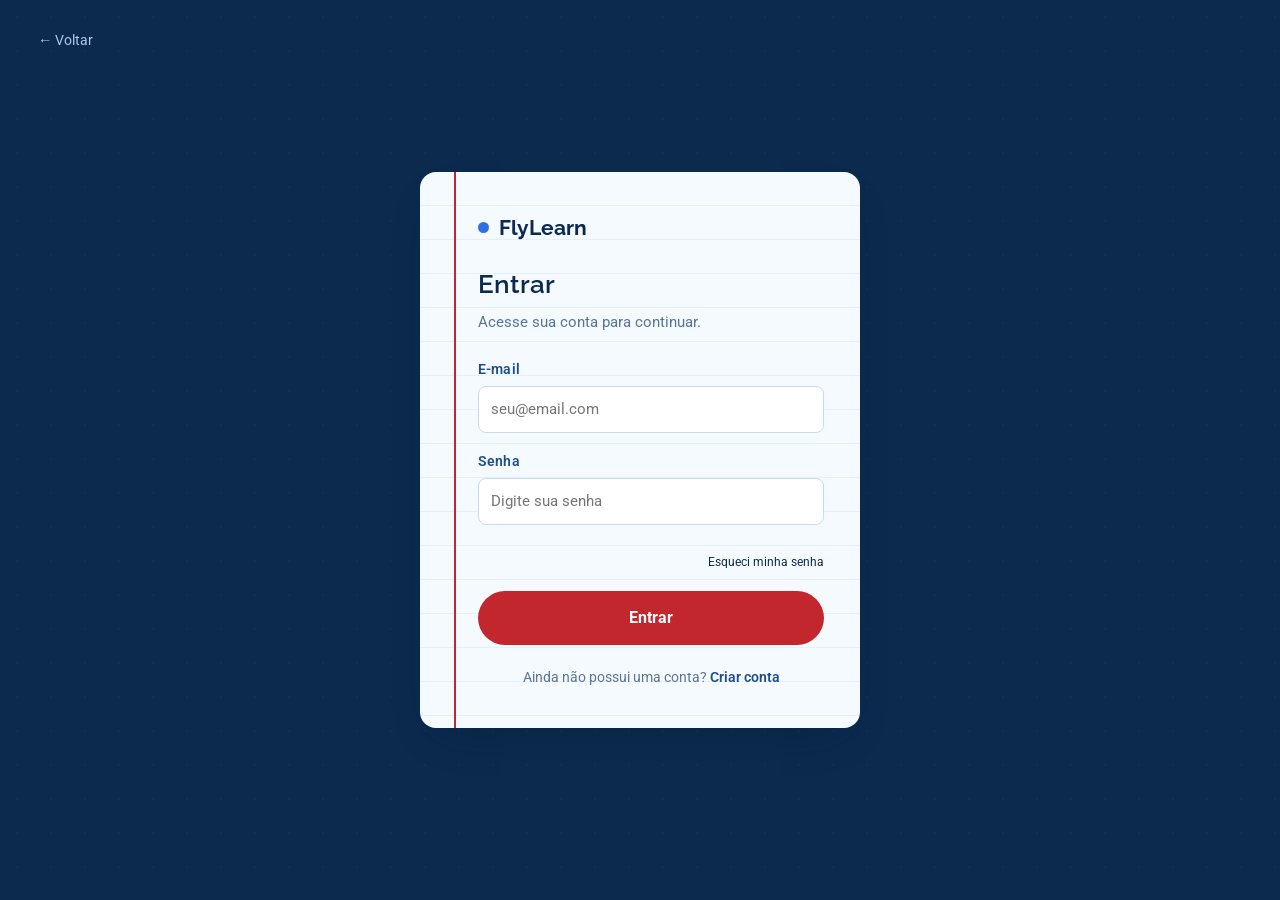
==== biblioteca.html @ 35c072bf "Remove duplicate script tags in biblioteca.html Removed duplicate script tags for app.js and auth.js" ====
<!DOCTYPE html>
<html lang="pt-BR">
<head>
  <meta charset="UTF-8">
  <meta name="viewport" content="width=device-width, initial-scale=1.0">
  <title>Minhas provas — FlyLearn</title>
  <link rel="preconnect" href="https://fonts.googleapis.com">
  <link rel="stylesheet" href="styles.css">
  <script src="app.js"></script>
  <script src="auth.js"></script>
</head>
<body>
  <div class="app-shell">
    <aside class="sidebar">
      <a class="nav-brand" href="dashboard.html"><span class="dot"></span>FlyLearn</a>
      <nav aria-label="Principal">
        <a href="dashboard.html"><span class="ic">🏠</span>Painel</a>
        <a href="turmas.html"><span class="ic">👥</span>Turmas e alunos</a>
        <a href="materias.html"><span class="ic">🗂️</span>Matérias</a>
        <a href="questoes.html"><span class="ic">❓</span>Banco de questões</a>
        <a href="gerador.html"><span class="ic">✏️</span>Montar prova</a>
        <a href="biblioteca.html" class="active" aria-current="page"><span class="ic">📚</span>Minhas provas</a>
        <a href="correcao.html"><span class="ic">🧾</span>Aplicações e correção</a>
        <a href="perfil.html"><span class="ic">⚙️</span>Perfil</a>
      </nav>
      <div class="sidebar-foot">
        <a href="index.html"><span class="ic">↩</span>Sair</a>
      </div>
    </aside>

    <main class="main">
      <div class="topbar">
        <div>
          <h1>Minhas provas</h1>
          <div class="topbar-sub">Veja, imprima e aplique suas provas.</div>
        </div>
        <div class="avatar" title="Professora">P</div>
      </div>
      <div class="content" id="c"></div>
    </main>
  </div>

  <script>
    /* prova (+ versao_prova): nome, descricao, materia, nº de questões, versões (código), criada em.
       Agora conversando direto com o backend (Django). API_BASE/PROF/api() vêm do app.js. */
    let provasCache = [], materiasCache = [];
    const materiaNome = i => materiasCache.find(m => m.id == i)?.nome || '';

    async function draw() {
      const c = $('#c');
      try {
        [provasCache, materiasCache] = await Promise.all([
          api('/provas/?professor_id=' + PROF.id, {}),
          api('/materias/?professor_id=' + PROF.id, {}),
        ]);
      } catch (e) {
        c.innerHTML = `<div class="panel"><p class="sub">Erro ao carregar: ${esc(e.message)}</p></div>`;
        return;
      }

      if (!provasCache.length) {
        c.innerHTML = `
          <div class="panel empty">
            <div class="big">📚</div>
            <h2>Nenhuma prova ainda</h2>
            <p>Monte sua primeira prova no Banco de questões + Montar prova.</p>
            <div class="row">
              <a class="btn-generate" href="gerador.html" style="text-decoration:none">✏️ Montar uma prova</a>
            </div>
          </div>
        `;
        return;
      }

      c.innerHTML = `
        <div class="panel">
          <div class="panel-head">
            <h2>Minhas provas</h2>
            <a class="btn-generate" href="gerador.html" style="text-decoration:none">+ Nova prova</a>
          </div>
          <div class="recent-list">
            ${provasCache.map(p => {
              const vs = p.versoes || [];
              return `
                <div class="recent-item" style="flex-wrap:wrap">
                  <div class="ri-main">
                    <div class="ri-ic">📄</div>
                    <div>
                      <h4>${esc(p.nome)}</h4>
                      <div class="meta">${esc(materiaNome(p.materia_id))} ·${p.n_questoes} questões · criada em ${fmt(p.created_at)}</div>
                      <div class="chips" style="margin-top:8px">
                        ${vs.map(v => `<button class="btn-small" onclick="ver(${v.id})" title="Ver a prova">${esc(v.codigo)}</button>`).join('')}
                      </div>
                      ${vs.length ? `
                        <div class="chips" style="margin-top:8px">
                          <button class="btn-generate" style="padding:9px 16px;font-size:.86rem" onclick="imprimirVersoesProvaApi([${vs.map(v => v.id)}],'${esc(p.nome)}')">🖨 Imprimir provas (PDF)</button>
                          <button class="btn-small" onclick="imprimirGabaritosProvaApi([${vs.map(v => v.id)}],'${esc(p.nome)}')">🖨 Imprimir gabaritos (PDF)</button>
                        </div>
                      ` : ''}
                    </div>
                  </div>
                  <div class="chips">
                    <button class="btn-small" onclick="aplicar(${p.id})">Aplicar</button>
                    <a class="btn-small" href="gerador.html?prova=${p.id}">+ Versão</a>
                    <button class="btn-icon-del" onclick="del(${p.id})">Excluir</button>
                  </div>
                </div>
              `;
            }).join('')}
          </div>
          <p class="form-hint" style="margin-top:14px">
            Os botões de impressão abrem a janela do navegador: em "Destino", escolha <b>Salvar como PDF</b> (ou sua impressora). Clique no código de uma versão para ver uma só.
          </p>
        </div>
      `;
    }

    async function del(pid) {
      if (!confirm('Excluir esta prova e suas versões?')) return;
      try {
        await api('/provas/' + pid + '/', { method: 'DELETE' });
        draw();
      } catch (e) {
        alert(e.message);
      }
    }

    async function ver(i) {
      let v;
      try {
        v = await api('/versoes/' + i + '/completa/', {});
      } catch (e) {
        return alert(e.message);
      }
      modal(`
        <div class="worksheet">
          <div class="ws-header">
            <div class="ws-title">${esc(v.prova_nome)}</div>
            <div class="ws-meta">
              <span>Versão <b>${esc(v.codigo)}</b></span>
              <span>Nome: ____________ RA: ______</span>
            </div>
          </div>
          ${v.itens.map(it => `
            <div class="question">
              <div class="q-head"><span class="q-num">${it.ordem}.</span></div>
              <div class="q-text">${esc(it.enunciado)}</div>
              <ul class="options">
                ${it.alternativas.map((t, k) => `<li><span class="letter">${L[k]}</span>${esc(t)}</li>`).join('')}
              </ul>
            </div>
          `).join('')}
        </div>
        <div class="panel" style="margin-top:16px">
          <b>Gabarito:</b> ${v.itens.map(it => it.ordem + (it.correta_letra || '—')).join(' · ')}
          <div class="form-actions" style="justify-content:flex-start">
            <button class="btn-generate" onclick="imprimirVersoesProvaApi([${v.id}],'${esc(v.prova_nome)}')">🖨 Prova (PDF)</button>
            <button class="btn-small" onclick="imprimirGabaritosProvaApi([${v.id}],'${esc(v.prova_nome)}')">🖨 Gabarito (PDF)</button>
          </div>
        </div>
      `);
    }

    async function aplicar(pid) {
      let turmas;
      try {
        turmas = await api('/turmas/?professor_id=' + PROF.id, {});
      } catch (e) {
        return alert(e.message);
      }
      if (!turmas.length) return alert('Cadastre uma turma antes, em Turmas e alunos.');
      modal(`
        <div class="modal-form-card">
          <h2>Aplicar prova</h2>
          <p class="sub">Cria uma avaliação para cada aluno da turma, distribuindo as versões.</p>
          <div class="field">
            <label>Turma</label>
            <select id="at">
              ${turmas.map(t => `<option value="${t.id}">${t.ano}º ano · ${esc(t.disciplina)}</option>`).join('')}
            </select>
          </div>
          <div class="field" style="margin-top:12px">
            <label>Data da aplicação</label>
            <input type="text" id="ad" value="${new Date().toISOString().slice(0, 10)}">
          </div>
          <div class="error-box" id="ae"></div>
          <div class="form-actions">
            <button class="btn-generate" onclick="ok(${pid})">Aplicar</button>
          </div>
        </div>
      `);
    }

    async function ok(pid) {
      const btn = event.target;
      btn.disabled = true;
      try {
        await api('/provas/' + pid + '/aplicar/', {
          method: 'POST',
          body: JSON.stringify({
            turma_id: $('#at').value,
            data_aplicacao: $('#ad').value
          })
        });
        location.href = 'correcao.html';
      } catch (e) {
        const box = $('#ae');
        if (box) {
          box.textContent = e.message;
          box.classList.add('show');
        } else {
          alert(e.message);
        }
        btn.disabled = false;
      }
    }

    draw();
  </script>
</body>
</html>
---- styles.css ----
@import url('https://fonts.googleapis.com/css2?family=Caveat:wght@600;700&family=Raleway:wght@500;600;700;800&family=Roboto:wght@400;500;600;700&display=swap');

:root{
  --paper:#DCEAFB;
  --paper-light:#F5FAFF;
  --paper-line:#D3E6F8;

  --chalkboard:#0B2A4D;
  --chalkboard-dark:#071B33;
  --chalk:#EAF4FF;
  --chalk-dim:#AFC9E8;

  --ink:#0B2A4D;
  --ink-soft:#345377;
  --ink-blue:#1D4E89;
  --ink-light:#5B7492;
  --graphite:#5B7492;

  --pencil:#2F6FE4;
  --red:#C1272D;
  --margin-red:#C1272D;
  --green:#3F6C4E;

  --line:rgba(11,42,77,0.14);
  --border:#DCEAF7;

  --radius:10px;
  --shadow:0 18px 40px -20px rgba(7,27,51,0.35);
}

/* ---------- BASE ---------- */

*{
  box-sizing:border-box;
  margin:0;
  padding:0;
}

html{
  scroll-behavior:smooth;
}

body{
  margin:0;
  background:var(--paper-light);
  color:var(--ink);
  font-family:'Roboto',sans-serif;
  line-height:1.5;
  -webkit-font-smoothing:antialiased;
}

a{
  color:inherit;
  text-decoration:none;
}

a:hover,
a:focus,
a:active,
a:visited{
  text-decoration:none;
}

/* ---------- TIPOGRAFIA ---------- */

strong,
b{
  font-family:'Raleway',sans-serif;
  font-weight:700;
}

button,
input,
select,
textarea{
  font:inherit;
}

button,
.btn-primary,
.btn-ghost,
.btn-generate,
.btn-small,
.btn-danger-ghost,
.btn-full,
.nav-button,
.nav-cta{
  font-family:'Roboto',sans-serif;
  text-decoration:none;
}

button{
  font-family:inherit;
}

img{
  max-width:100%;
}

:focus-visible{
  outline:3px solid var(--pencil);
  outline-offset:2px;
}

.display{
  font-family:'Raleway',sans-serif;
}

.hand{
  font-family:'Caveat',cursive;
}

.mono{
  font-family:'Roboto',sans-serif;
}

@media (prefers-reduced-motion:reduce){
  html{
    scroll-behavior:auto;
  }

  *,
  *::before,
  *::after{
    animation-duration:.001ms !important;
    transition-duration:.001ms !important;
    scroll-behavior:auto !important;
  }
}

/* =========================================================
   ACESSIBILIDADE
   ========================================================= */

.skip-link{
  position:absolute;
  left:-9999px;
  top:0;
  background:var(--pencil);
  color:#fff;
  padding:10px 16px;
  border-radius:0 0 8px 0;
  font-weight:700;
  z-index:200;
}

.skip-link:focus{
  left:0;
}

/* =========================================================
   NAVEGAÇÃO PÚBLICA
   ========================================================= */

.nav{
  position:sticky;
  top:0;
  z-index:40;
  display:flex;
  align-items:center;
  justify-content:space-between;
  padding:16px 32px;
  background:var(--chalkboard);
  color:white;
  border-bottom:3px solid var(--chalkboard-dark);
}

.nav-brand{
  display:flex;
  align-items:center;
  gap:10px;
  font-family:'Raleway',sans-serif;
  font-weight:700;
  font-size:1.35rem;
  text-decoration:none;
  color:var(--chalk);
}

.nav-brand .dot{
  width:12px;
  height:12px;
  border-radius:50%;
  background:var(--pencil);
  display:inline-block;
}

.nav-links{
  display:flex;
  gap:28px;
  font-size:.95rem;
  font-weight:500;
  align-items:center;
}

.nav-links a{
  text-decoration:none;
  color:var(--chalk-dim);
  transition:color .15s;
}

.nav-links a:hover{
  color:var(--chalk);
}

.nav-cta{
  background:var(--pencil);
  color:#fff;
  padding:9px 18px;
  border-radius:999px;
  font-weight:700;
  font-size:.9rem;
  text-decoration:none;
  border:none;
  cursor:pointer;
}

/* =========================================================
   NAV / LANDING ALTERNATIVA
   ========================================================= */

nav{
  position:sticky;
  top:0;
  z-index:50;
  background:rgba(234,244,255,.9);
  backdrop-filter:blur(6px);
  border-bottom:1px solid var(--line);
}

nav .wrap{
  display:flex;
  align-items:center;
  justify-content:space-between;
  height:72px;
}

.wrap{
  max-width:1140px;
  margin:0 auto;
  padding:0 32px;
}

.brand{
  display:flex;
  align-items:center;
  gap:10px;
  font-family:'Raleway',sans-serif;
  font-weight:700;
  font-size:1.15rem;
}

.brand-mark{
  width:28px;
  height:28px;
  border:2px solid var(--ink);
  border-radius:50%;
  display:grid;
  place-items:center;
  position:relative;
}

.brand-mark::after{
  content:"";
  width:10px;
  height:10px;
  border-radius:50%;
  background:var(--red);
}

nav ul{
  list-style:none;
  display:flex;
  gap:36px;
  font-size:.92rem;
  font-weight:500;
}

nav ul li a{
  text-decoration:none;
  padding-bottom:4px;
  border-bottom:2px solid transparent;
  transition:border-color .2s ease;
}

nav ul li a:hover,
nav ul li a:focus-visible{
  border-color:var(--red);
  outline:none;
}

.nav-button{
  padding:10px 20px;
  border-radius:var(--radius);
  text-decoration:none;
  font-size:.9rem;
  font-weight:600;
  transition:transform .15s ease,box-shadow .15s ease;
}

.nav-button:hover{
  transform:translateY(-2px);
  box-shadow:0 6px 0 #7c1a1e;
}

/* =========================================================
   HERO
   ========================================================= */

.hero{
  background:
    radial-gradient(ellipse at 20% -10%,rgba(255,255,255,.05),transparent 55%),
    radial-gradient(ellipse at 90% 110%,rgba(255,255,255,.04),transparent 50%),
    var(--chalkboard);
  color:var(--chalk);
  padding:88px 32px 110px;
  position:relative;
  overflow:hidden;
}

.hero-inner{
  max-width:920px;
  margin:0 auto;
  text-align:center;
  position:relative;
  z-index:2;
}

.eyebrow{
  display:inline-flex;
  align-items:center;
  gap:8px;
  font-size:.8rem;
  letter-spacing:.14em;
  text-transform:uppercase;
  color:var(--pencil);
  font-weight:600;
  margin-bottom:22px;
}

.eyebrow::before,
.eyebrow::after{
  content:"";
  width:24px;
  height:1px;
  background:var(--pencil);
  opacity:.6;
}

.hero h1{
  font-size:clamp(2.2rem,5vw,4rem);
  line-height:1.08;
  margin:0 0 22px;
  font-weight:600;
  font-family:'Raleway',sans-serif;
}

.hero h1 .underline{
  position:relative;
  white-space:nowrap;
}

.hero h1 .underline svg{
  position:absolute;
  left:0;
  bottom:-10px;
  width:100%;
  height:14px;
}

.hero p.lead{
  font-size:1.15rem;
  color:var(--chalk-dim);
  max-width:560px;
  margin:0 auto 36px;
  line-height:1.6;
}

.hero-actions{
  display:flex;
  gap:14px;
  justify-content:center;
  flex-wrap:wrap;
}

.chalk-dust{
  position:absolute;
  inset:0;
  pointer-events:none;
  background-image:radial-gradient(rgba(234,244,255,.5) 1px,transparent 1px);
  background-size:34px 34px;
  opacity:.05;
}

.margin-note{
  position:absolute;
  font-family:'Caveat',cursive;
  color:var(--pencil);
  font-size:1.3rem;
  line-height:1.2;
  opacity:.9;
  transform:rotate(-6deg);
  display:none;
}

.margin-note.n1{
  top:70px;
  right:6%;
  display:block;
}

/* ---------- HERO ALTERNATIVO ---------- */

.hero .wrap{
  display:grid;
  grid-template-columns:1.05fr .95fr;
  gap:56px;
  align-items:center;
}

.hero h1 em{
  font-style:normal;
  position:relative;
  display:inline-block;
}

.hero h1 em::after{
  content:"";
  position:absolute;
  left:-4px;
  right:-4px;
  bottom:6px;
  height:.4em;
  background:rgba(193,39,45,.22);
  z-index:-1;
  transform:skewX(-6deg);
}

.hero .wrap .hero-actions{
  margin-top:34px;
}

.hero .wrap .hero-actions .btn-primary{
  background:var(--red);
  color:var(--paper-light);
  padding:14px 26px;
  border-radius:var(--radius);
  text-decoration:none;
  font-weight:600;
  font-size:.95rem;
  display:inline-block;
  box-shadow:0 4px 0 #7c1a1e;
}

/* =========================================================
   BOTÕES
   ========================================================= */

.btn-primary{
  background:var(--pencil);
  color:#fff;
  padding:14px 28px;
  border-radius:999px;
  font-weight:700;
  font-size:1rem;
  border:none;
  cursor:pointer;
  text-decoration:none;
  display:inline-block;
  transition:transform .15s,box-shadow .15s;
}

.btn-primary:hover{
  transform:translateY(-2px);
  box-shadow:0 10px 22px -8px rgba(47,111,228,.55);
}

.btn-ghost{
  background:transparent;
  color:var(--chalk);
  padding:14px 26px;
  border-radius:999px;
  font-weight:600;
  font-size:1rem;
  border:1.5px solid rgba(234,244,255,.35);
  cursor:pointer;
  text-decoration:none;
  display:inline-block;
  transition:border-color .15s;
}

.btn-ghost:hover{
  border-color:var(--chalk);
}

.btn-generate{
  background:var(--red);
  color:#fff;
  border:none;
  border-radius:999px;
  padding:15px 30px;
  font-weight:700;
  font-size:1rem;
  cursor:pointer;
  display:inline-flex;
  align-items:center;
  justify-content:center;
  gap:10px;
  transition:transform .15s,box-shadow .15s;
}

.btn-generate:hover{
  transform:translateY(-2px);
  box-shadow:0 12px 24px -10px rgba(193,39,45,.5);
}

.btn-generate:disabled{
  opacity:.6;
  cursor:progress;
  transform:none;
}

.btn-small{
  background:#fff;
  border:1.5px solid #C9DCEF;
  color:var(--ink);
  padding:9px 16px;
  border-radius:999px;
  font-size:.86rem;
  font-weight:600;
  cursor:pointer;
  text-decoration:none;
  display:inline-flex;
  align-items:center;
  gap:6px;
}

.btn-small:hover{
  border-color:var(--ink-blue);
}

.btn-small.active{
  background:var(--ink-blue);
  border-color:var(--ink-blue);
  color:#fff;
}

.btn-danger-ghost{
  background:#fff;
  border:1.5px solid var(--red);
  color:var(--red);
  padding:9px 16px;
  border-radius:999px;
  font-size:.86rem;
  font-weight:600;
  cursor:pointer;
}

.btn-full{
  width:100%;
  justify-content:center;
}

.spinner{
  width:16px;
  height:16px;
  border-radius:50%;
  border:2.5px solid rgba(255,255,255,.4);
  border-top-color:#fff;
  animation:spin .7s linear infinite;
  display:none;
}

.spinner.on{
  display:inline-block;
}

@keyframes spin{
  to{
    transform:rotate(360deg);
  }
}

/* =========================================================
   STRIP
   ========================================================= */

.strip{
  background:var(--chalkboard-dark);
  color:var(--chalk-dim);
  padding:22px 32px;
  text-align:center;
  font-size:.92rem;
}

.strip strong{
  color:var(--chalk);
}

.strip .wrap{
  display:flex;
  justify-content:space-between;
  padding:22px 32px;
  flex-wrap:wrap;
  gap:16px;
}

.strip .item{
  font-size:.82rem;
  color:var(--ink-soft);
}

.strip .item b{
  color:var(--ink);
}

/* =========================================================
   SEÇÕES / LANDING
   ========================================================= */

.section{
  max-width:1080px;
  margin:0 auto;
  padding:84px 32px;
}

section{
  padding:100px 0;
}

.section-head{
  max-width:640px;
  margin:0 auto 48px;
  text-align:center;
}

.section-head .kicker,
.section-head .tag{
  font-size:.8rem;
  letter-spacing:.12em;
  text-transform:uppercase;
  color:var(--red);
  font-weight:700;
  margin-bottom:10px;
}

.section-head h2{
  font-family:'Raleway',sans-serif;
  font-size:clamp(1.8rem,3.4vw,2.5rem);
  margin:0 0 14px;
  font-weight:600;
}

.section-head p{
  color:var(--ink-light);
  line-height:1.6;
  font-size:1.02rem;
}

.steps{
  display:grid;
  grid-template-columns:repeat(3,1fr);
  gap:24px;
}

.step-card{
  background:var(--paper-light);
  border:1px solid var(--border);
  border-radius:var(--radius);
  padding:26px 22px;
  position:relative;
}

.step-card .num{
  font-family:'Raleway',sans-serif;
  font-size:2.1rem;
  color:var(--red);
  font-weight:700;
  opacity:.85;
}

.step-card h3{
  font-size:1.08rem;
  margin:10px 0 8px;
  font-family:'Raleway',sans-serif;
  font-weight:600;
}

.step-card p{
  color:var(--ink-light);
  font-size:.94rem;
  line-height:1.55;
  margin:0;
}

/* =========================================================
   PIPELINE
   ========================================================= */

.pipeline{
  display:grid;
  grid-template-columns:repeat(4,1fr);
  gap:1px;
  background:var(--line);
  border:1px solid var(--line);
  border-radius:var(--radius);
  overflow:hidden;
}

.pipe-step{
  background:var(--paper-light);
  padding:28px 22px;
  position:relative;
}

.pipe-step .num{
  font-size:.78rem;
  color:var(--red);
}

.pipe-step h3{
  margin-top:10px;
  font-size:1.05rem;
  font-weight:600;
}

.pipe-step p{
  margin-top:8px;
  font-size:.9rem;
  color:var(--ink-soft);
}

/* =========================================================
   FEATURES
   ========================================================= */

.feature-grid{
  display:grid;
  grid-template-columns:repeat(3,1fr);
  gap:24px;
}

.feature-card{
  padding:24px;
  border-radius:var(--radius);
  border:1px solid var(--border);
  background:var(--paper-light);
}

.feature-card .icon{
  font-size:1.6rem;
  margin-bottom:10px;
  display:block;
}

.feature-card h3{
  font-family:'Raleway',sans-serif;
  font-size:1.05rem;
  margin:0 0 6px;
  font-weight:600;
}

.feature-card p{
  color:var(--ink-light);
  font-size:.92rem;
  margin:0;
  line-height:1.5;
}

.feature{
  background:var(--paper-light);
  padding:40px 28px;
}

.ficon{
  width:38px;
  height:38px;
  margin-bottom:18px;
}

/* =========================================================
   CTA
   ========================================================= */

.cta-band{
  background:var(--chalkboard);
  color:var(--chalk);
  border-radius:16px;
  padding:56px 40px;
  text-align:center;
  max-width:1080px;
  margin:0 auto 90px;
}

.cta-band h2{
  font-family:'Raleway',sans-serif;
  font-size:clamp(1.6rem,3vw,2.2rem);
  margin:0 0 14px;
}

.cta-band p{
  color:var(--chalk-dim);
  max-width:480px;
  margin:0 auto 28px;
  line-height:1.6;
}

.cta{
  background:var(--ink);
  color:var(--paper-light);
  border-radius:10px;
  padding:64px 56px;
  justify-content:space-between;
  align-items:center;
  gap:32px;
}

.cta h2{
  color:var(--paper-light);
  font-size:1.9rem;
  max-width:150ch;
}

.cta p{
  color:#AEB4CE;
  margin-top:10px;
}

/* =========================================================
   FOOTER
   ========================================================= */

footer.site-footer{
  background:var(--chalkboard-dark);
  color:var(--chalk-dim);
  padding:40px 32px;
  text-align:center;
  font-size:.85rem;
}

footer.site-footer .hand{
  color:var(--pencil);
  font-size:1.4rem;
}

footer{
  border-top:1px solid var(--line);
  padding:40px 0;
}

footer .wrap{
  display:flex;
  justify-content:space-between;
  align-items:center;
  font-size:.85rem;
  color:var(--ink-soft);
  flex-wrap:wrap;
  gap:12px;
}

/* =========================================================
   FORMULÁRIOS
   ========================================================= */

.field{
  display:flex;
  flex-direction:column;
  gap:6px;
}

.field.full{
  grid-column:1/-1;
}

.field label{
  font-size:.82rem;
  font-weight:600;
  color:var(--ink-blue);
  letter-spacing:.01em;
}

.field select,
.field input[type="text"],
.field input[type="email"],
.field input[type="password"],
.field input[type="number"],
.field textarea{
  font-family:'Roboto',sans-serif;
  border:1.5px solid #C9DCEF;
  background:#fff;
  border-radius:8px;
  padding:11px 12px;
  font-size:.96rem;
  color:var(--ink);
  width:100%;
}

.field textarea{
  resize:vertical;
  min-height:70px;
}

.field select:focus,
.field input:focus,
.field textarea:focus{
  border-color:var(--ink-blue);
}

.form-grid{
  display:grid;
  grid-template-columns:1fr 1fr;
  gap:20px 24px;
}

.form-grid-two-columns{
  grid-template-columns:1fr 1fr;
}

.chip-group{
  display:flex;
  flex-wrap:wrap;
  gap:10px;
}

.chip{
  border:1.5px solid #C9DCEF;
  border-radius:999px;
  padding:8px 16px;
  font-size:.88rem;
  cursor:pointer;
  user-select:none;
  background:#fff;
  color:var(--ink);
  transition:all .12s;
}

.chip input{
  display:none;
}

.chip.checked{
  background:var(--ink-blue);
  border-color:var(--ink-blue);
  color:#fff;
}

.form-actions{
  display:flex;
  align-items:center;
  gap:16px;
  margin-top:32px;
  flex-wrap:wrap;
}

.form-actions.form-actions-top{
  margin-top:24px;
}

.form-actions.form-actions-full .btn-generate{
  width:100%;
  justify-content:center;
}

.form-actions-login{
  margin-top:24px;
}

.form-actions-recovery{
  margin-top:20px;
}

.form-hint{
  font-size:.85rem;
  color:var(--ink-light);
}

.error-box{
  display:none;
  margin-top:20px;
  background:#FBEAE6;
  border:1px solid var(--red);
  color:#7A2A1B;
  padding:14px 16px;
  border-radius:8px;
  font-size:.9rem;
}

.error-box.show{
  display:block;
}

.success-box{
  display:none;
  margin-top:20px;
  background:#EAF5EE;
  border:1px solid #2E6B47;
  color:#1E5236;
  padding:14px 16px;
  border-radius:8px;
  font-size:.9rem;
}

.success-box.show{
  display:block;
}

/* =========================================================
   NOTEBOOK
   ========================================================= */

.notebook{
  background:
    linear-gradient(
      90deg,
      transparent 0 54px,
      var(--red) 54px,
      var(--red) 56px,
      transparent 56px
    ),
    repeating-linear-gradient(
      var(--paper-light),
      var(--paper-light) 33px,
      var(--paper-line) 34px
    );
  background-color:var(--paper-light);
  border:1px solid var(--border);
  border-radius:14px;
  box-shadow:var(--shadow);
  padding:44px 40px 44px 74px;
}

.notebook h2,
.notebook h1{
  font-family:'Raleway',sans-serif;
  font-weight:600;
  font-size:1.7rem;
  margin:0 0 6px;
}

.notebook .sub{
  color:var(--ink-light);
  font-size:.95rem;
  margin:0 0 30px;
}

/* =========================================================
   AUTENTICAÇÃO
   ========================================================= */

.auth-wrap{
  min-height:100vh;
  display:flex;
  align-items:center;
  justify-content:center;
  background:var(--chalkboard);
  padding:32px;
  position:relative;
  overflow:hidden;
}

.auth-card{
  position:relative;
  z-index:2;
  width:100%;
  max-width:440px;
  background:
    linear-gradient(
      90deg,
      transparent 0 34px,
      var(--red) 34px,
      var(--red) 36px,
      transparent 36px
    ),
    repeating-linear-gradient(
      var(--paper-light),
      var(--paper-light) 33px,
      var(--paper-line) 34px
    );
  border-radius:16px;
  box-shadow:var(--shadow);
  padding:40px 36px;
  padding-left:58px;
}

.auth-brand{
  display:flex;
  align-items:center;
  gap:10px;
  font-family:'Raleway',sans-serif;
  font-weight:700;
  font-size:1.3rem;
  margin-bottom:22px;
  color:var(--ink);
  text-decoration:none;
}

.auth-brand .dot{
  width:11px;
  height:11px;
  border-radius:50%;
  background:var(--pencil);
  display:inline-block;
}

.auth-card h1{
  font-family:'Raleway',sans-serif;
  font-size:1.6rem;
  margin:0 0 8px;
  font-weight:600;
}

.auth-card p.sub{
  color:var(--ink-light);
  font-size:.92rem;
  margin:0 0 26px;
}

.auth-fields{
  display:flex;
  flex-direction:column;
  gap:18px;
}

.auth-foot{
  margin-top:22px;
  text-align:center;
  font-size:.9rem;
  color:var(--ink-light);
}

.auth-foot a{
  color:var(--ink-blue);
  font-weight:600;
  text-decoration:none;
}

.auth-back{
  position:absolute;
  top:24px;
  left:28px;
  background:transparent;
  color:var(--chalk-dim);
  padding:6px 10px;
  text-decoration:none;
  font-size:.9rem;
  border-radius:3px;
  z-index:3;
  transition:background-color .2s ease,color .2s ease;
}

.auth-back:hover{
  background-color:#fff;
  color:var(--ink);
}

/* ---------- LOGIN / RECUPERAÇÃO ---------- */

.forgot-password-wrap{
  text-align:right;
  margin-top:10px;
}

.forgot-password{
  font-family:'Roboto',sans-serif;
  font-size:.86rem;
  color:var(--ink-blue);
  font-weight:600;
  text-decoration:none;
}

.forgot-password:hover{
  text-decoration:none;
}

.recovery-card{
  max-width:400px;
}

.recovery-step-2{
  display:none;
}

.recovery-field-code{
  margin-bottom:16px;
}

/* =========================================================
   APP SHELL / DASHBOARD
   ========================================================= */

.app-shell{
  display:flex;
  min-height:100vh;
}

.sidebar{
  width:236px;
  flex-shrink:0;
  background:var(--chalkboard);
  color:var(--chalk);
  padding:26px 18px;
  display:flex;
  flex-direction:column;
  position:sticky;
  top:0;
  height:100vh;
}

.sidebar .nav-brand{
  margin-bottom:30px;
  padding-left:6px;
}

.sidebar nav{
  display:flex;
  flex-direction:column;
  gap:4px;
  flex:1;
  background:none;
  border:none;
  position:static;
  backdrop-filter:none;
}

.sidebar nav a{
  display:flex;
  align-items:center;
  gap:11px;
  padding:11px 12px;
  border-radius:8px;
  color:var(--chalk-dim);
  text-decoration:none;
  font-weight:500;
  font-size:.94rem;
  border:none;
}

.sidebar nav a .ic{
  font-size:1.05rem;
  width:20px;
  text-align:center;
}

.sidebar nav a:hover{
  background:rgba(255,255,255,.06);
  color:var(--chalk);
}

.sidebar nav a.active{
  background:rgba(47,111,228,.16);
  color:var(--pencil);
  font-weight:700;
}

.sidebar .sidebar-foot{
  border-top:1px solid rgba(255,255,255,.12);
  padding-top:14px;
  margin-top:14px;
}

.sidebar .sidebar-foot a{
  display:flex;
  align-items:center;
  gap:11px;
  padding:10px 12px;
  border-radius:8px;
  color:var(--chalk-dim);
  text-decoration:none;
  font-size:.9rem;
}

.sidebar .sidebar-foot a:hover{
  color:var(--chalk);
}

.main{
  flex:1;
  min-width:0;
  background:var(--paper-light);
}

.topbar{
  display:flex;
  justify-content:space-between;
  align-items:center;
  padding:22px 36px;
  border-bottom:1px solid var(--border);
  gap:16px;
  flex-wrap:wrap;
}

.topbar h1{
  font-family:'Raleway',sans-serif;
  font-size:1.5rem;
  margin:0;
  font-weight:600;
}

.topbar .topbar-sub{
  color:var(--ink-light);
  font-size:.9rem;
  margin-top:4px;
}

.avatar{
  width:38px;
  height:38px;
  border-radius:50%;
  background:var(--ink-blue);
  color:#fff;
  display:flex;
  align-items:center;
  justify-content:center;
  font-weight:700;
  font-family:'Raleway',sans-serif;
  flex-shrink:0;
}

.content{
  padding:36px;
  max-width:1200px;
}

/* =========================================================
   DASHBOARD CARDS
   ========================================================= */

.stat-grid{
  display:grid;
  grid-template-columns:repeat(4,1fr);
  gap:18px;
  margin-bottom:36px;
}

.stat-card{
  background:#fff;
  border:1px solid var(--border);
  border-radius:var(--radius);
  padding:20px;
}

.stat-card .stat-num{
  font-family:'Raleway',sans-serif;
  font-size:2rem;
  font-weight:700;
  color:var(--ink-blue);
}

.stat-card .stat-label{
  font-size:.85rem;
  color:var(--ink-light);
  margin-top:4px;
}

.panel{
  background:#fff;
  border:1px solid var(--border);
  border-radius:var(--radius);
  padding:28px;
  margin-bottom:24px;
}

.panel h2{
  font-family:'Raleway',sans-serif;
  font-size:1.2rem;
  margin:0 0 4px;
  font-weight:600;
}

.panel p.sub{
  color:var(--ink-light);
  font-size:.9rem;
  margin:0 0 20px;
}

.quick-actions{
  display:grid;
  grid-template-columns:repeat(3,1fr);
  gap:16px;
}

.quick-action{
  display:block;
  border:1.5px dashed #C9DCEF;
  border-radius:10px;
  padding:20px;
  text-decoration:none;
  color:var(--ink);
  transition:border-color .15s,background .15s;
}

.quick-action:hover{
  border-color:var(--pencil);
  background:#EAF2FE;
  border-style:solid;
}

.quick-action .qa-ic{
  font-size:1.4rem;
}

.quick-action h3{
  font-family:'Raleway',sans-serif;
  font-size:1rem;
  margin:8px 0 4px;
  font-weight:600;
}

.quick-action p{
  margin:0;
  font-size:.86rem;
  color:var(--ink-light);
}

/* =========================================================
   LISTAS RECENTES
   ========================================================= */

.recent-list{
  display:flex;
  flex-direction:column;
}

.recent-item{
  display:flex;
  justify-content:space-between;
  align-items:center;
  gap:14px;
  padding:16px 0;
  border-bottom:1px solid var(--border);
  flex-wrap:wrap;
}

.recent-item:last-child{
  border-bottom:none;
}

.recent-item .ri-main{
  display:flex;
  gap:14px;
  align-items:flex-start;
}

.recent-item .ri-ic{
  width:38px;
  height:38px;
  border-radius:9px;
  background:#EAF2FE;
  display:flex;
  align-items:center;
  justify-content:center;
  font-size:1.05rem;
  flex-shrink:0;
}

.recent-item h4{
  margin:0 0 3px;
  font-size:.96rem;
  font-weight:600;
}

.recent-item .meta{
  font-size:.82rem;
  color:var(--ink-light);
}

.tag{
  display:inline-block;
  font-size:.74rem;
  font-weight:700;
  text-transform:uppercase;
  letter-spacing:.04em;
  padding:3px 9px;
  border-radius:999px;
  background:#EAF0F6;
  color:var(--ink-blue);
}

.tag.tag-red{
  background:#FBEAE6;
  color:var(--red);
}

.tag.tag-green{
  background:#EAF5EE;
  color:#2E6B47;
}

/* =========================================================
   TURMAS E ALUNOS
   ========================================================= */

.turma-grid{
  display:grid;
  grid-template-columns:repeat(auto-fill,minmax(260px,1fr));
  gap:18px;
}

.turma-card{
  background:#fff;
  border:1px solid var(--border);
  border-radius:var(--radius);
  padding:20px;
  cursor:pointer;
  transition:border-color .15s;
}

.turma-card:hover{
  border-color:var(--pencil);
}

.turma-card.active{
  border-color:var(--ink-blue);
  box-shadow:0 0 0 2px rgba(29,78,137,.12);
}

.turma-card h3{
  font-family:'Raleway',sans-serif;
  font-size:1.05rem;
  margin:0 0 4px;
  font-weight:600;
}

.turma-card .meta{
  font-size:.84rem;
  color:var(--ink-light);
}

.turma-card .count{
  margin-top:10px;
  font-size:.8rem;
  font-weight:700;
  color:var(--ink-blue);
}

.new-turma-card{
  border:1.5px dashed #C9DCEF;
  border-radius:var(--radius);
  padding:20px;
  display:flex;
  flex-direction:column;
  align-items:center;
  justify-content:center;
  text-align:center;
  gap:6px;
  cursor:pointer;
  color:var(--ink-light);
  background:transparent;
  font-family:inherit;
  min-height:112px;
}

.new-turma-card:hover{
  border-color:var(--pencil);
  color:var(--ink);
  background:#EAF2FE;
  border-style:solid;
}

.new-turma-card .plus{
  font-size:1.6rem;
  color:var(--red);
}

.aluno-table{
  width:100%;
  border-collapse:collapse;
  margin-top:6px;
}

.aluno-table th{
  text-align:left;
  font-size:.78rem;
  text-transform:uppercase;
  letter-spacing:.04em;
  color:var(--ink-light);
  padding:8px 10px;
  border-bottom:1.5px solid var(--border);
}

.aluno-table td{
  padding:10px;
  border-bottom:1px solid var(--border);
  font-size:.92rem;
}

.aluno-table tr:last-child td{
  border-bottom:none;
}

.aluno-empty{
  padding:26px;
  text-align:center;
  color:var(--ink-light);
  font-size:.92rem;
}

.btn-icon-del{
  background:none;
  border:none;
  color:var(--red);
  cursor:pointer;
  font-size:1rem;
  padding:4px 8px;
  border-radius:6px;
}

.btn-icon-del:hover{
  background:#FBEAE6;
}

.add-aluno-row{
  display:grid;
  grid-template-columns:1.4fr 1fr 1fr auto;
  gap:10px;
  margin-top:16px;
  align-items:end;
}

.modal-form-card{
  background:#fff;
  border-radius:14px;
  max-width:420px;
  width:100%;
  padding:30px;
  box-shadow:var(--shadow);
}

.modal-form-card h2{
  font-family:'Raleway',sans-serif;
  font-size:1.25rem;
  margin:0 0 18px;
  font-weight:600;
}

/* =========================================================
   BIBLIOTECA
   ========================================================= */

.lib-toolbar{
  display:flex;
  gap:14px;
  flex-wrap:wrap;
  align-items:center;
  justify-content:space-between;
  margin-bottom:24px;
}

.lib-filters{
  display:flex;
  gap:10px;
  flex-wrap:wrap;
}

.lib-grid{
  display:grid;
  grid-template-columns:repeat(auto-fill,minmax(270px,1fr));
  gap:18px;
}

.lib-card{
  background:#fff;
  border:1px solid var(--border);
  border-radius:var(--radius);
  padding:20px;
  display:flex;
  flex-direction:column;
  gap:10px;
}

.lib-card .lib-top{
  display:flex;
  justify-content:space-between;
  align-items:flex-start;
  gap:10px;
}

.lib-card h3{
  font-family:'Raleway',sans-serif;
  font-size:1.02rem;
  margin:0;
  font-weight:600;
}

.lib-card .meta{
  font-size:.82rem;
  color:var(--ink-light);
}

.lib-card .lib-actions{
  display:flex;
  gap:8px;
  margin-top:auto;
  padding-top:6px;
}

.search-input{
  border:1.5px solid #C9DCEF;
  border-radius:999px;
  padding:10px 16px;
  font-size:.92rem;
  min-width:220px;
}

.search-input:focus{
  border-color:var(--ink-blue);
}

/* =========================================================
   WORKSHEET / ATIVIDADES
   ========================================================= */

.worksheet-toolbar{
  display:flex;
  justify-content:space-between;
  align-items:center;
  flex-wrap:wrap;
  gap:12px;
  margin-bottom:18px;
}

.worksheet-toolbar-result{
  margin-top:22px;
}

.toolbar-btns{
  display:flex;
  gap:10px;
  flex-wrap:wrap;
}

.worksheet{
  background:var(--paper-light);
  border:1px solid var(--border);
  border-radius:12px;
  box-shadow:var(--shadow);
  padding:48px 52px;
  position:relative;
}

.worksheet::before{
  content:"";
  position:absolute;
  top:0;
  left:44px;
  bottom:0;
  width:2px;
  background:var(--red);
  opacity:.35;
}

.ws-header{
  border-bottom:2px solid var(--ink);
  padding-bottom:16px;
  margin-bottom:26px;
}

.ws-header .ws-title{
  font-family:'Raleway',sans-serif;
  font-size:1.5rem;
  font-weight:700;
  margin:0 0 14px;
}

.ws-meta{
  display:flex;
  gap:28px;
  flex-wrap:wrap;
  font-size:.92rem;
  color:var(--ink-light);
}

.ws-meta span b{
  color:var(--ink);
  border-bottom:1px dashed #B7CBE0;
  padding-bottom:2px;
  display:inline-block;
  min-width:120px;
}

.ws-instructions{
  background:#EAF2FE;
  border-left:3px solid var(--pencil);
  padding:12px 16px;
  font-size:.92rem;
  color:var(--ink);
  margin-bottom:30px;
  line-height:1.55;
}

.question{
  margin-bottom:28px;
}

.question .q-head{
  display:flex;
  gap:10px;
  align-items:baseline;
  margin-bottom:10px;
}

.question .q-num{
  font-family:'Raleway',sans-serif;
  font-weight:700;
  color:var(--red);
  font-size:1.05rem;
}

.question .q-text{
  font-size:1rem;
  line-height:1.6;
}

.options{
  list-style:none;
  margin:10px 0 0;
  padding:0;
  display:grid;
  gap:8px;
}

.options li{
  display:flex;
  gap:10px;
  align-items:center;
  font-size:.96rem;
}

.options li .letter{
  width:24px;
  height:24px;
  border-radius:50%;
  border:1.5px solid var(--ink-blue);
  display:flex;
  align-items:center;
  justify-content:center;
  font-size:.78rem;
  font-weight:700;
  color:var(--ink-blue);
  flex-shrink:0;
}

.vf-row{
  display:flex;
  gap:22px;
  margin-top:8px;
}

.vf-row label{
  display:flex;
  gap:6px;
  align-items:center;
  font-size:.94rem;
}

.lines{
  margin-top:10px;
}

.lines .line{
  border-bottom:1px solid var(--paper-line);
  height:26px;
}

.answer{
  display:none;
  margin-top:8px;
  font-size:.88rem;
  color:#2E6B47;
  background:#EAF5EE;
  border-left:3px solid #2E6B47;
  padding:6px 12px;
}

.answer.show{
  display:block;
}

/* =========================================================
   CORREÇÃO
   ========================================================= */

.grade-card{
  background:var(--chalkboard);
  color:var(--chalk);
  border-radius:14px;
  padding:34px;
  text-align:center;
  margin-bottom:24px;
}

.grade-card .grade-num{
  font-family:'Raleway',sans-serif;
  font-size:3.2rem;
  font-weight:800;
  color:var(--pencil);
  line-height:1;
}

.grade-card .grade-label{
  color:var(--chalk-dim);
  font-size:.92rem;
  margin-top:8px;
}

.grade-card .grade-general{
  max-width:520px;
  margin:16px auto 0;
  color:var(--chalk-dim);
  font-size:.94rem;
  line-height:1.6;
}

.correction-item{
  border:1px solid var(--border);
  border-radius:10px;
  padding:18px 20px;
  margin-bottom:14px;
  background:#fff;
}

.correction-item.correta{
  border-left:4px solid #2E6B47;
}

.correction-item.parcial{
  border-left:4px solid var(--pencil);
}

.correction-item.incorreta{
  border-left:4px solid var(--red);
}

.correction-item .ci-head{
  display:flex;
  gap:10px;
  align-items:flex-start;
}

.correction-item .status{
  font-size:1.15rem;
  flex-shrink:0;
}

.correction-item .ci-num{
  font-family:'Raleway',sans-serif;
  font-weight:700;
  color:var(--ink-blue);
}

.correction-item .ci-comment{
  margin-top:8px;
  font-size:.9rem;
  color:var(--ink-light);
  line-height:1.55;
}

.correction-item .ci-answer{
  margin-top:6px;
  font-size:.88rem;
  color:var(--ink);
  background:#EAF2FE;
  padding:6px 10px;
  border-radius:6px;
  display:inline-block;
}

.radio-row{
  display:flex;
  flex-direction:column;
  gap:8px;
  margin-top:8px;
}

.radio-row label{
  display:flex;
  gap:8px;
  align-items:center;
  font-size:.94rem;
}

.q-block{
  margin-bottom:24px;
  padding-bottom:20px;
  border-bottom:1px solid var(--border);
}

.q-block:last-child{
  border-bottom:none;
}

.q-block .q-block-head{
  display:flex;
  gap:10px;
  align-items:baseline;
  margin-bottom:10px;
}

.q-block .q-block-num{
  font-family:'Raleway',sans-serif;
  font-weight:700;
  color:var(--red);
  font-size:1.02rem;
}

/* ---------- UPLOAD / FOTO ---------- */

.upload-area{
  margin-top:18px;
}

.photo-preview{
  display:inline-block;
}

.photo-preview-hidden{
  display:none;
}

/* =========================================================
   MODAIS
   ========================================================= */

.modal-overlay{
  display:none;
  position:fixed;
  inset:0;
  background:rgba(7,27,51,.55);
  z-index:100;
  align-items:flex-start;
  justify-content:center;
  padding:40px 20px;
  overflow-y:auto;
}

.modal-overlay.show{
  display:flex;
}

.modal-close{
  position:sticky;
  top:0;
  display:flex;
  justify-content:flex-end;
  max-width:820px;
  margin:0 auto;
}

.modal-close button{
  background:#fff;
  border:1.5px solid var(--border);
  border-radius:999px;
  width:38px;
  height:38px;
  font-size:1.1rem;
  cursor:pointer;
}

.modal-body{
  max-width:820px;
  margin:8px auto 40px;
}

/* =========================================================
   DASHBOARD / ANALYTICS ALTERNATIVOS
   ========================================================= */

.analytics-wrap{
  display:grid;
  grid-template-columns:1.1fr .9fr;
  gap:56px;
  align-items:center;
}

.chart-card{
  background:var(--paper-light);
  border:1px solid var(--line);
  border-radius:8px;
  padding:30px 28px;
}

.chart-card .ct-title{
  font-size:.75rem;
  text-transform:uppercase;
  letter-spacing:.06em;
  color:var(--graphite);
  margin-bottom:22px;
}

.bar-row{
  margin-bottom:18px;
}

.bar-row .bl{
  display:flex;
  justify-content:space-between;
  font-size:.88rem;
  margin-bottom:6px;
}

.bar-track{
  height:10px;
  background:var(--paper);
  border-radius:6px;
  overflow:hidden;
}

.bar-fill{
  height:100%;
  border-radius:6px;
  background:var(--green);
}

.bar-fill.mid{
  background:#C79A3C;
}

.bar-fill.low{
  background:var(--red);
}

/* =========================================================
   EXAM SHEET MOCKUP
   ========================================================= */

.sheet-stage{
  position:relative;
  perspective:1200px;
}

.sheet{
  background:var(--paper-light);
  border:1px solid var(--line);
  border-radius:6px;
  box-shadow:0 30px 60px -25px rgba(28,37,65,.4);
  padding:26px 24px 30px;
  transform:rotate(3.5deg);
  transition:transform .4s ease;
  position:relative;
}

.sheet-stage:hover .sheet{
  transform:rotate(1deg) translateY(-4px);
}

.sheet-head{
  display:flex;
  justify-content:space-between;
  align-items:flex-start;
  border-bottom:1px dashed var(--line);
  padding-bottom:14px;
  margin-bottom:18px;
}

.sheet-head .label{
  font-size:.7rem;
  text-transform:uppercase;
  letter-spacing:.08em;
  color:var(--graphite);
}

.sheet-head .title{
  font-family:'Raleway',sans-serif;
  font-weight:600;
  font-size:1.05rem;
  margin-top:4px;
}

.qr{
  width:52px;
  height:52px;
  display:grid;
  grid-template-columns:repeat(6,1fr);
  grid-template-rows:repeat(6,1fr);
  gap:2px;
  flex-shrink:0;
}

.qr i{
  background:var(--ink);
  border-radius:1px;
}

.qr i.off{
  background:transparent;
}

.q-row{
  display:flex;
  align-items:center;
  gap:14px;
  padding:9px 0;
  border-bottom:1px solid var(--line);
}

.q-row .qn{
  font-size:.78rem;
  color:var(--graphite);
  width:16px;
}

.bubbles{
  display:flex;
  gap:10px;
}

.bubble{
  width:20px;
  height:20px;
  border-radius:50%;
  border:1.6px solid var(--graphite);
  display:grid;
  place-items:center;
  font-size:.6rem;
  color:var(--graphite);
}

.bubble.filled{
  background:var(--ink);
  border-color:var(--ink);
  color:var(--paper-light);
}

.stamp{
  position:absolute;
  top:-18px;
  right:-22px;
  width:96px;
  height:96px;
  border:3px solid var(--red);
  border-radius:50%;
  color:var(--red);
  display:grid;
  place-items:center;
  text-align:center;
  transform:rotate(-14deg);
  font-family:'Raleway',sans-serif;
  font-weight:700;
  line-height:1.1;
  background:rgba(245,250,255,.9);
}

.stamp .pct{
  font-size:1.5rem;
}

.stamp .sub{
  font-size:.55rem;
  letter-spacing:.06em;
  text-transform:uppercase;
}

/* =========================================================
   IMPRESSÃO
   ========================================================= */

@media print{
  .nav,
  nav,
  .hero,
  .strip,
  .section,
  footer,
  .worksheet-toolbar,
  .sidebar,
  .topbar,
  .lib-toolbar,
  .modal-close{
    display:none !important;
  }

  body{
    background:#fff;
  }

  .modal-overlay{
    position:static;
    background:none;
    padding:0;
    display:block !important;
  }

  .worksheet{
    box-shadow:none;
    border:none;
  }
}

/* =========================================================
   RESPONSIVIDADE
   ========================================================= */

@media (max-width:920px){
  .hero .wrap{
    grid-template-columns:1fr;
  }

  .sheet{
    max-width:380px;
    margin:0 auto;
  }

  .hero .wrap h1{
    font-size:2.4rem;
  }

  .pipeline{
    grid-template-columns:1fr 1fr;
  }

  .feature-grid{
    grid-template-columns:1fr;
  }

  .analytics-wrap{
    grid-template-columns:1fr;
  }

  .cta{
    flex-direction:column;
    text-align:center;
  }

  nav ul{
    display:none;
  }
}

@media (max-width:900px){
  .margin-note{
    display:none !important;
  }
}

@media (max-width:860px){
  .app-shell{
    flex-direction:column;
  }

  .sidebar{
    width:100%;
    height:auto;
    position:relative;
    flex-direction:row;
    align-items:center;
    padding:14px 18px;
    gap:18px;
    overflow-x:auto;
  }

  .sidebar .nav-brand{
    margin-bottom:0;
  }

  .sidebar nav{
    flex-direction:row;
    flex:none;
  }

  .sidebar .sidebar-foot{
    border-top:none;
    margin-top:0;
    padding-top:0;
  }
}

@media (max-width:800px){
  .steps{
    grid-template-columns:1fr;
  }

  .feature-grid{
    grid-template-columns:1fr;
  }
}

@media (max-width:760px){
  .nav-links a:not(.nav-cta){
    display:none;
  }

  .add-aluno-row{
    grid-template-columns:1fr;
  }
}

@media (max-width:640px){
  .form-grid{
    grid-template-columns:1fr;
  }

  .content{
    padding:22px;
  }

  .topbar{
    padding:18px 22px;
  }

  .notebook{
    padding:32px 24px 32px 50px;
    background:
      linear-gradient(
        90deg,
        transparent 0 30px,
        var(--red) 30px,
        var(--red) 32px,
        transparent 32px
      ),
      repeating-linear-gradient(
        var(--paper-light),
        var(--paper-light) 33px,
        var(--paper-line) 34px
      );
    background-color:var(--paper-light);
  }

  .worksheet{
    padding:30px 22px;
  }
}

@media (max-width:480px){
  .stat-grid{
    grid-template-columns:1fr;
  }
}
/* =========================================================
   ACRÉSCIMOS MÍNIMOS (FORMULÁRIOS)
   ========================================================= */

.two-col{display:grid;grid-template-columns:1fr 1.4fr;gap:24px;align-items:start}
.two-col .panel{margin-bottom:0}
.form-grid{display:grid;grid-template-columns:1fr 1fr;gap:16px}
.form-grid .full{grid-column:1 / -1}
.field{display:flex;flex-direction:column;gap:6px}
.field label{font-size:.86rem;font-weight:600}
.field .hint{font-size:.78rem;color:var(--ink-light)}
.field input,.field select{font:inherit;font-size:.94rem;padding:10px 12px;border:1px solid var(--border);border-radius:var(--radius);background:#fff;color:inherit}
.field input:focus,.field select:focus{outline:2px solid var(--pencil);outline-offset:1px}
.field input[type="radio"],.field input[type="checkbox"]{padding:0;border:none;width:auto;display:inline-block}
.form-actions{display:flex;gap:12px;justify-content:flex-end;margin-top:18px}
.table-wrap{overflow-x:auto}
.aluno-table .code{font-size:.8rem;color:var(--ink-light);letter-spacing:.04em}
.aluno-table .actions{text-align:right;white-space:nowrap}
.panel-head{display:flex;justify-content:space-between;align-items:flex-start;gap:12px;flex-wrap:wrap;margin-bottom:6px}
.mini-list{display:flex;flex-direction:column}
.mini-item{display:flex;justify-content:space-between;align-items:center;gap:12px;padding:12px 0;border-bottom:1px solid var(--border)}
.mini-item:last-child{border-bottom:none}
.mini-item h4{font-size:.94rem;font-weight:600;margin:0 0 2px}
.mini-item .meta{font-size:.8rem;color:var(--ink-light)}
.mini-item .count{font-size:.8rem;font-weight:700;color:var(--ink-blue);white-space:nowrap}
@media (max-width:1000px){.two-col{grid-template-columns:1fr}}
@media (max-width:560px){.form-grid{grid-template-columns:1fr}}

.stat-card .stat-hint{font-size:.78rem;color:var(--ink-light);margin-top:6px}
.stat-card.alert{border-color:var(--red)}
.stat-card.alert .stat-num{color:var(--red)}
.two-col{display:grid;grid-template-columns:1.4fr 1fr;gap:24px;align-items:start}
.two-col .panel{margin-bottom:0}
.panel-head{display:flex;justify-content:space-between;align-items:flex-start;gap:12px;flex-wrap:wrap;margin-bottom:6px}
.panel-head p.sub{margin-bottom:12px}
.table-wrap{overflow-x:auto}
.aluno-table .num{text-align:right;font-variant-numeric:tabular-nums;font-weight:600}
.aluno-table .code{font-family:'Roboto',sans-serif;font-size:.8rem;color:var(--ink-light);letter-spacing:.04em}
.aluno-table .nota-baixa{color:var(--red)}
.aluno-table .nota-ok{color:#2E6B47}
.aluno-table .muted{color:var(--ink-light)}
.tag.tag-blue{background:#EAF2FE;color:var(--pencil)}
.mini-list{display:flex;flex-direction:column}
.mini-item{display:flex;justify-content:space-between;align-items:center;gap:12px;padding:12px 0;border-bottom:1px solid var(--border)}
.mini-item:last-child{border-bottom:none}
.mini-item h4{font-size:.94rem;font-weight:600;margin:0 0 2px}
.mini-item .meta{font-size:.8rem;color:var(--ink-light)}
.mini-item .count{font-size:.8rem;font-weight:700;color:var(--ink-blue);white-space:nowrap}
.panel-link{font-family:'Roboto',sans-serif;font-size:.86rem;font-weight:600;color:var(--ink-blue);text-decoration:none;white-space:nowrap}
.panel-link:hover{text-decoration:none}
.pending-banner{display:flex;justify-content:space-between;align-items:center;gap:16px;flex-wrap:wrap;background:#FBEAE6;border:1px solid var(--red);border-radius:var(--radius);padding:16px 20px;margin-bottom:24px}
.pending-banner p{color:#7A2A1B;font-size:.94rem}
@media (max-width:1000px){.two-col{grid-template-columns:1fr}}

/* =========================================================
   AJUSTES FINAIS DE TIPOGRAFIA
   ========================================================= */

button strong,
button b,
.btn-primary strong,
.btn-primary b,
.btn-ghost strong,
.btn-ghost b,
.btn-generate strong,
.btn-generate b,
.btn-small strong,
.btn-small b,
.btn-danger-ghost strong,
.btn-danger-ghost b,
.nav-button strong,
.nav-button b,
.nav-cta strong,
.nav-cta b{
  font-family:'Roboto',sans-serif;
}

a,
a:hover,
a:focus,
a:active,
a:visited,
button,
button:hover,
button:focus,
button:active{
  text-decoration:none;
}
.chips {
      display: flex;
      gap: 6px;
      flex-wrap: wrap;
    }
    .empty {
      text-align: center;
      padding: 36px 20px;
    }
    .empty .big {
      font-size: 2.4rem;
    }
    .empty p {
      color: var(--ink-light);
      max-width: 460px;
      margin: 8px auto 18px;
    }
    .empty .row {
      display: flex;
      gap: 12px;
      justify-content: center;
      flex-wrap: wrap;
    }
    .filters-row {
      display: grid;
      grid-template-columns: 1fr 1fr;
      gap: 16px;
      margin: 12px 0 16px;
    }
      /* Acréscimos mínimos ao styles.css (formulários) */
    .two-col {
      display: grid;
      grid-template-columns: 1fr 1.4fr;
      gap: 24px;
      align-items: start;
    }
    .two-col .panel {
      margin-bottom: 0;
    }
    .form-grid {
      display: grid;
      grid-template-columns: 1fr 1fr;
      gap: 16px;
    }
    .form-grid .full {
      grid-column: 1 / -1;
    }
    .field {
      display: flex;
      flex-direction: column;
      gap: 6px;
    }
    .field label {
      font-size: .86rem;
      font-weight: 600;
    }
    .field .hint {
      font-size: .78rem;
      color: var(--ink-light);
    }
    .field input,
    .field select {
      font: inherit;
      font-size: .94rem;
      padding: 10px 12px;
      border: 1px solid var(--border);
      border-radius: var(--radius);
      background: #fff;
      color: inherit;
    }
    .field input:focus,
    .field select:focus {
      outline: 2px solid var(--pencil);
      outline-offset: 1px;
    }
    .form-actions {
      display: flex;
      gap: 12px;
      justify-content: flex-end;
      margin-top: 18px;
    }
    .table-wrap {
      overflow-x: auto;
    }
    .aluno-table .code {
      font-size: .8rem;
      color: var(--ink-light);
      letter-spacing: .04em;
    }
    .aluno-table .actions {
      text-align: right;
      white-space: nowrap;
    }
    .panel-head {
      display: flex;
      justify-content: space-between;
      align-items: flex-start;
      gap: 12px;
      flex-wrap: wrap;
      margin-bottom: 6px;
    }
    .mini-list {
      display: flex;
      flex-direction: column;
    }
    .mini-item {
      display: flex;
      justify-content: space-between;
      align-items: center;
      gap: 12px;
      padding: 12px 0;
      border-bottom: 1px solid var(--border);
    }
    .mini-item:last-child {
      border-bottom: none;
    }
    .mini-item h4 {
      font-size: .94rem;
      font-weight: 600;
      margin: 0 0 2px;
    }
    .mini-item .meta {
      font-size: .8rem;
      color: var(--ink-light);
    }
    .mini-item .count {
      font-size: .8rem;
      font-weight: 700;
      color: var(--ink-blue);
      white-space: nowrap;
    }
    @media (max-width: 1000px) {
      .two-col {
        grid-template-columns: 1fr;
      }
    }
    @media (max-width: 560px) {
      .form-grid {
        grid-template-columns: 1fr;
      }
    }
       .two-col {
      grid-template-columns: 1fr;
    }
    .two-col .panel {
      margin-bottom: 24px;
    }
    .alt-row {
      display: flex;
      align-items: center;
      gap: 10px;
      margin-bottom: 10px;
    }
    .alt-row .field {
      flex: 1;
    }
    .alt-row .lt {
      font-weight: 700;
      color: var(--ink-blue);
      width: 18px;
    }
    .alt-row .x {
      background: none;
      border: none;
      color: var(--red);
      cursor: pointer;
      font-size: 1rem;
    }
    .q-actions {
      display: flex;
      gap: 8px;
      flex-wrap: wrap;
      margin-top: 10px;
    }
    .filters {
      display: flex;
      gap: 10px;
      flex-wrap: wrap;
    }
    .filters select,
    .filters input {
      width: auto;
    }
     .chk {
      display: flex;
      gap: 8px;
      align-items: center;
      font-weight: 600;
    }
    .steps-note {
      display: flex;
      gap: 10px;
      flex-wrap: wrap;
      margin-bottom: 8px;
    }
    .sel-bar {
      display: flex;
      justify-content: space-between;
      align-items: center;
      gap: 12px;
      flex-wrap: wrap;
      margin: 10px 0 6px;
    }
    .aluno-table td.c {
      width: 40px;
    }
    .aluno-table input[type=checkbox] {
      width: 18px;
      height: 18px;
    }
     .tabs{display:flex;gap:6px;margin:12px 0}
    .tab{padding:7px 14px;border:1px solid #d5d9e0;background:#fff;border-radius:999px;cursor:pointer;font:inherit}
    .tab.active{background:#1f4fd8;border-color:#1f4fd8;color:#fff}
    tr.sel{background:#eef3ff}
    .empty-note{padding:24px;text-align:center;opacity:.65}
    .link-btn{border:0;background:none;color:#1f4fd8;cursor:pointer;font:inherit;text-decoration:underline}
    .alvo{font-size:.92rem;margin-bottom:12px}
    .success-box{display:none}
    @media(max-width:900px){.sidebar{display:none}.app-shell{display:block}}
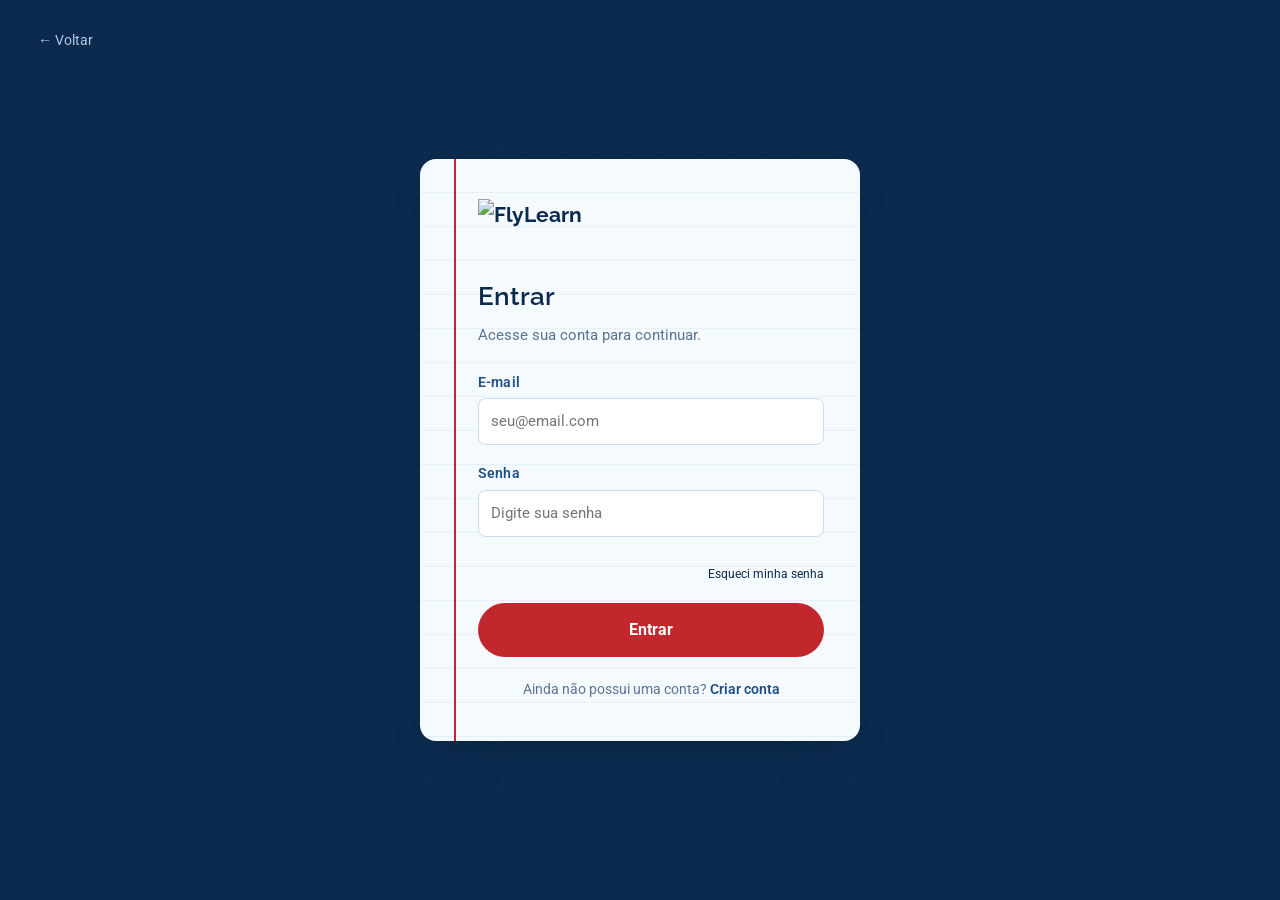
==== commit d19e3a45: "Add files via upload" ====
--- a/biblioteca.html
+++ b/biblioteca.html
@@ -5,14 +5,17 @@
   <meta name="viewport" content="width=device-width, initial-scale=1.0">
   <title>Minhas provas — FlyLearn</title>
   <link rel="preconnect" href="https://fonts.googleapis.com">
-  <link rel="stylesheet" href="styles.css">
+  <link rel="icon" type="image/png" sizes="32x32" href="img/favicon-32.png">
+<link rel="icon" href="favicon.ico">
+<link rel="apple-touch-icon" href="img/apple-touch-icon.png">
+<link rel="stylesheet" href="styles.css">
   <script src="app.js"></script>
   <script src="auth.js"></script>
 </head>
 <body>
   <div class="app-shell">
     <aside class="sidebar">
-      <a class="nav-brand" href="dashboard.html"><span class="dot"></span>FlyLearn</a>
+      <a class="nav-brand" href="dashboard.html"><img class="logo-mark" src="img/logo-icone-branco.png" alt="" width="32" height="32">FlyLearn</a>
       <nav aria-label="Principal">
         <a href="dashboard.html"><span class="ic">🏠</span>Painel</a>
         <a href="turmas.html"><span class="ic">👥</span>Turmas e alunos</a>
@@ -96,6 +99,10 @@
                           <button class="btn-generate" style="padding:9px 16px;font-size:.86rem" onclick="imprimirVersoesProvaApi([${vs.map(v => v.id)}],'${esc(p.nome)}')">🖨 Imprimir provas (PDF)</button>
                           <button class="btn-small" onclick="imprimirGabaritosProvaApi([${vs.map(v => v.id)}],'${esc(p.nome)}')">🖨 Imprimir gabaritos (PDF)</button>
                         </div>
+                        <div class="chips" style="margin-top:8px;align-items:center">
+                          <button class="btn-small" onclick="imprimirFolhasRespostasApi([${vs.map(v => v.id)}],'${esc(p.nome)}')">🖨 Imprimir folhas de resposta (QR)</button>
+                          ${vs.length > 1 ? `<span class="meta">ou só a versão:</span>` + vs.map(v => `<button class="btn-small" onclick="imprimirFolhasRespostasApi([${v.id}],'${esc(p.nome)}')" title="Folha de respostas com o QR da versão ${esc(v.codigo)}">${esc(v.codigo)}</button>`).join('') : ''}
+                        </div>
                       ` : ''}
                     </div>
                   </div>
@@ -109,7 +116,7 @@
             }).join('')}
           </div>
           <p class="form-hint" style="margin-top:14px">
-            Os botões de impressão abrem a janela do navegador: em "Destino", escolha <b>Salvar como PDF</b> (ou sua impressora). Clique no código de uma versão para ver uma só.
+            Os botões de impressão abrem a janela do navegador: em "Destino", escolha <b>Salvar como PDF</b> (ou sua impressora). Clique no código de uma versão para ver uma só. A <b>folha de respostas</b> traz o QR que identifica a versão na hora da correção por imagem.
           </p>
         </div>
       `;
@@ -121,7 +128,7 @@
         await api('/provas/' + pid + '/', { method: 'DELETE' });
         draw();
       } catch (e) {
-        alert(e.message);
+        toast(e.message);
       }
     }
 
@@ -130,7 +137,7 @@
       try {
         v = await api('/versoes/' + i + '/completa/', {});
       } catch (e) {
-        return alert(e.message);
+        return toast(e.message);
       }
       modal(`
         <div class="worksheet">
@@ -156,6 +163,7 @@
           <div class="form-actions" style="justify-content:flex-start">
             <button class="btn-generate" onclick="imprimirVersoesProvaApi([${v.id}],'${esc(v.prova_nome)}')">🖨 Prova (PDF)</button>
             <button class="btn-small" onclick="imprimirGabaritosProvaApi([${v.id}],'${esc(v.prova_nome)}')">🖨 Gabarito (PDF)</button>
+            <button class="btn-small" onclick="imprimirFolhasRespostasApi([${v.id}],'${esc(v.prova_nome)}')">🖨 Folha de respostas (QR)</button>
           </div>
         </div>
       `);
@@ -164,11 +172,11 @@
     async function aplicar(pid) {
       let turmas;
       try {
-        turmas = await api('/turmas/?professor_id=' + PROF.id, {});
-      } catch (e) {
-        return alert(e.message);
-      }
-      if (!turmas.length) return alert('Cadastre uma turma antes, em Turmas e alunos.');
+        turmas = (await api('/turmas/?professor_id=' + PROF.id, {})).turmas || [];
+      } catch (e) {
+        return toast(e.message);
+      }
+      if (!turmas.length) return toast('Cadastre uma turma antes, em Turmas e alunos.');
       modal(`
         <div class="modal-form-card">
           <h2>Aplicar prova</h2>
@@ -181,7 +189,7 @@
           </div>
           <div class="field" style="margin-top:12px">
             <label>Data da aplicação</label>
-            <input type="text" id="ad" value="${new Date().toISOString().slice(0, 10)}">
+            <input type="date" id="ad" value="${new Date(Date.now() - new Date().getTimezoneOffset() * 60000).toISOString().slice(0, 10)}">
           </div>
           <div class="error-box" id="ae"></div>
           <div class="form-actions">
@@ -209,7 +217,7 @@
           box.textContent = e.message;
           box.classList.add('show');
         } else {
-          alert(e.message);
+          toast(e.message);
         }
         btn.disabled = false;
       }
@@ -218,4 +226,4 @@
     draw();
   </script>
 </body>
-</html>
+</html>
--- a/styles.css
+++ b/styles.css
@@ -606,11 +606,11 @@
 
 .strip .item{
   font-size:.82rem;
-  color:var(--ink-soft);
+  color:white;
 }
 
 .strip .item b{
-  color:var(--ink);
+  color:white;
 }
 
 /* =========================================================
@@ -997,6 +997,87 @@
   padding:14px 16px;
   border-radius:8px;
   font-size:.9rem;
+}
+
+/* =========================================================
+   TOAST (popup de erro/sucesso/aviso, substitui o alert() nativo)
+   ========================================================= */
+.toast-wrap{
+  position:fixed;
+  top:18px;
+  right:18px;
+  z-index:9999;
+  display:flex;
+  flex-direction:column;
+  gap:10px;
+  max-width:360px;
+  pointer-events:none;
+}
+
+.toast{
+  display:flex;
+  align-items:flex-start;
+  gap:10px;
+  padding:14px 16px;
+  border-radius:8px;
+  font-size:.9rem;
+  line-height:1.4;
+  box-shadow:var(--shadow);
+  opacity:0;
+  transform:translateX(24px);
+  transition:opacity .2s ease,transform .2s ease;
+  pointer-events:auto;
+}
+
+.toast.show{
+  opacity:1;
+  transform:translateX(0);
+}
+
+.toast span{
+  flex:1;
+}
+
+.toast button{
+  background:none;
+  border:none;
+  cursor:pointer;
+  font-size:1rem;
+  line-height:1;
+  color:inherit;
+  opacity:.6;
+  flex:none;
+  padding:0;
+}
+
+.toast button:hover{
+  opacity:1;
+}
+
+.toast-erro{
+  background:#FBEAE6;
+  border:1px solid var(--red);
+  color:#7A2A1B;
+}
+
+.toast-sucesso{
+  background:#EAF5EE;
+  border:1px solid #2E6B47;
+  color:#1E5236;
+}
+
+.toast-aviso{
+  background:#FFF6DB;
+  border:1px solid #C9980A;
+  color:#7A5C00;
+}
+
+@media (max-width:560px){
+  .toast-wrap{
+    left:12px;
+    right:12px;
+    max-width:none;
+  }
 }
 
 .success-box.show{
@@ -2730,4 +2811,11 @@
     .link-btn{border:0;background:none;color:#1f4fd8;cursor:pointer;font:inherit;text-decoration:underline}
     .alvo{font-size:.92rem;margin-bottom:12px}
     .success-box{display:none}
-    @media(max-width:900px){.sidebar{display:none}.app-shell{display:block}}+    @media(max-width:900px){.sidebar{display:none}.app-shell{display:block}}
+/* garante que o atributo [hidden] sempre esconda o elemento, mesmo com display:flex/inline-block definido */
+[hidden]{display:none !important}
+
+/* ===== Logo FlyLearn ===== */
+.logo-mark{width:32px;height:32px;object-fit:contain;display:block;flex-shrink:0}
+.logo-full{height:56px;width:auto;display:block}
+.auth-brand .logo-full{margin-bottom:0}
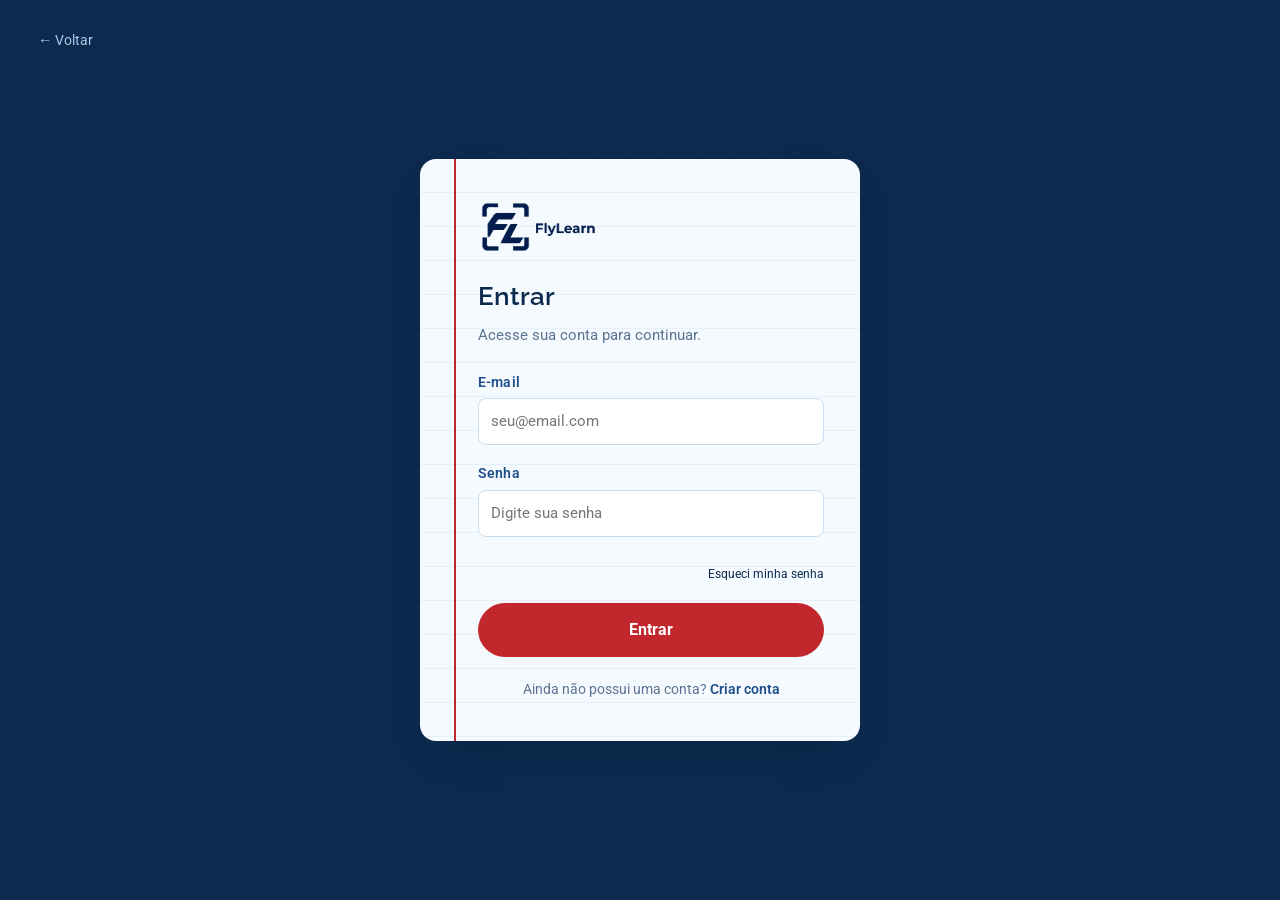
==== commit 82e63759: "Atualização pop-up" ====
--- a/biblioteca.html
+++ b/biblioteca.html
@@ -127,6 +127,7 @@
       try {
         await api('/provas/' + pid + '/', { method: 'DELETE' });
         draw();
+        toast('Prova excluída com sucesso!', 'sucesso');
       } catch (e) {
         toast(e.message);
       }
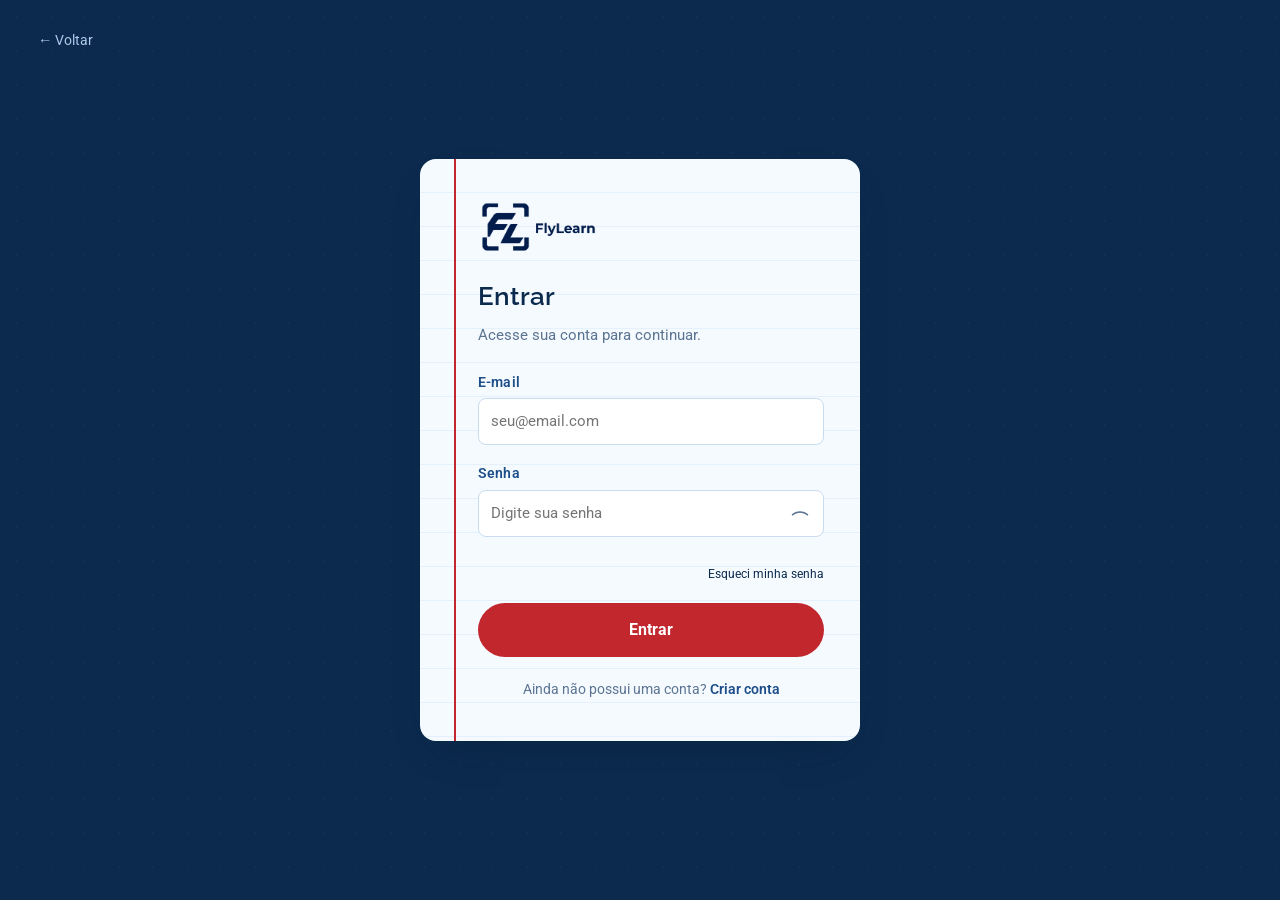
==== commit 402a4c17: "Professor verá apenas op que cadastrar." ====
--- a/biblioteca.html
+++ b/biblioteca.html
@@ -53,8 +53,8 @@
       const c = $('#c');
       try {
         [provasCache, materiasCache] = await Promise.all([
-          api('/provas/?professor_id=' + PROF.id, {}),
-          api('/materias/?professor_id=' + PROF.id, {}),
+          api('/provas/', {}),
+          api('/materias/', {}),
         ]);
       } catch (e) {
         c.innerHTML = `<div class="panel"><p class="sub">Erro ao carregar: ${esc(e.message)}</p></div>`;
@@ -173,7 +173,7 @@
     async function aplicar(pid) {
       let turmas;
       try {
-        turmas = (await api('/turmas/?professor_id=' + PROF.id, {})).turmas || [];
+        turmas = (await api('/turmas/', {})).turmas || [];
       } catch (e) {
         return toast(e.message);
       }
--- a/styles.css
+++ b/styles.css
@@ -91,6 +91,44 @@
 
 button{
   font-family:inherit;
+}
+
+.pw-wrap{
+  position:relative;
+}
+
+.pw-wrap input{
+  width:100%;
+  padding-right:46px;
+  box-sizing:border-box;
+}
+
+.pw-toggle{
+  position:absolute;
+  right:6px;
+  top:50%;
+  transform:translateY(-50%);
+  border:0;
+  background:none;
+  cursor:pointer;
+  font-size:1rem;
+  padding:6px 8px;
+  color:var(--ink-light);
+}
+
+.pw-toggle .eye-icon{
+  display:block;
+  width:20px;
+  height:20px;
+  fill:none;
+  stroke:currentColor;
+  stroke-linecap:round;
+  stroke-linejoin:round;
+  stroke-width:1.8;
+}
+
+.pw-toggle:hover{
+  color:var(--ink-blue);
 }
 
 img{
@@ -2409,38 +2447,6 @@
 @media (max-width:900px){
   .margin-note{
     display:none !important;
-  }
-}
-
-@media (max-width:860px){
-  .app-shell{
-    flex-direction:column;
-  }
-
-  .sidebar{
-    width:100%;
-    height:auto;
-    position:relative;
-    flex-direction:row;
-    align-items:center;
-    padding:14px 18px;
-    gap:18px;
-    overflow-x:auto;
-  }
-
-  .sidebar .nav-brand{
-    margin-bottom:0;
-  }
-
-  .sidebar nav{
-    flex-direction:row;
-    flex:none;
-  }
-
-  .sidebar .sidebar-foot{
-    border-top:none;
-    margin-top:0;
-    padding-top:0;
   }
 }
 
@@ -2811,11 +2817,308 @@
     .link-btn{border:0;background:none;color:#1f4fd8;cursor:pointer;font:inherit;text-decoration:underline}
     .alvo{font-size:.92rem;margin-bottom:12px}
     .success-box{display:none}
-    @media(max-width:900px){.sidebar{display:none}.app-shell{display:block}}
-/* garante que o atributo [hidden] sempre esconda o elemento, mesmo com display:flex/inline-block definido */
+    /* garante que o atributo [hidden] sempre esconda o elemento, mesmo com display:flex/inline-block definido */
 [hidden]{display:none !important}
 
 /* ===== Logo FlyLearn ===== */
 .logo-mark{width:32px;height:32px;object-fit:contain;display:block;flex-shrink:0}
 .logo-full{height:56px;width:auto;display:block}
 .auth-brand .logo-full{margin-bottom:0}
+
+/* =========================================================
+   MOBILE (celular e tablet pequeno)
+   - menu lateral vira gaveta (abre pelo botão ☰ da barra de topo)
+   - campos com 16px (evita zoom automático no iPhone) e alvos de toque de 44px
+   - tabelas viram cartões
+   - alternativas A–E com área de toque maior
+   ========================================================= */
+
+html{-webkit-text-size-adjust:100%;text-size-adjust:100%}
+body{overflow-wrap:break-word}
+img,svg,video{max-width:100%}
+
+.menu-btn,
+.nav-close,
+.nav-overlay{display:none}
+
+/* alternativas da questão (A–E) */
+.alt-row{
+  display:flex;
+  align-items:center;
+  gap:8px;
+  margin-bottom:10px;
+}
+.alt-row .alt-pick{
+  display:flex;
+  align-items:center;
+  gap:8px;
+  min-height:44px;
+  padding:0 4px 0 2px;
+  cursor:pointer;
+  flex:none;
+}
+.alt-row .alt-pick input[type="radio"]{
+  width:22px;
+  height:22px;
+  margin:0;
+  accent-color:var(--ink-blue);
+  cursor:pointer;
+  flex:none;
+}
+.alt-row .lt{
+  width:30px;
+  height:30px;
+  border-radius:50%;
+  border:1.5px solid var(--ink-blue);
+  display:flex;
+  align-items:center;
+  justify-content:center;
+  font-size:.82rem;
+  font-weight:700;
+  color:var(--ink-blue);
+  flex:none;
+  transition:background .12s,color .12s,border-color .12s;
+}
+.alt-row.is-correct .lt{
+  background:var(--green);
+  border-color:var(--green);
+  color:#fff;
+}
+.alt-row.is-correct .field input[type="text"]{
+  border-color:var(--green);
+  background:#F3FAF6;
+}
+.alt-row .field{flex:1;min-width:0}
+.alt-row .x{
+  width:40px;
+  height:44px;
+  display:flex;
+  align-items:center;
+  justify-content:center;
+  flex:none;
+  border-radius:8px;
+}
+.alt-row .x:hover{background:#FBEAE6}
+.alt-limit{font-size:.8rem;color:var(--ink-light);margin:2px 0 10px}
+
+.filters-grid{
+  display:grid;
+  grid-template-columns:1fr 1fr;
+  gap:16px;
+  margin:12px 0 16px;
+}
+.filters-grid .full{grid-column:1 / -1}
+
+@media (max-width:900px){
+
+  .app-shell{display:block}
+
+  /* gaveta de navegação */
+  .sidebar{
+    position:fixed;
+    top:0;
+    left:0;
+    bottom:0;
+    width:min(288px,84vw);
+    height:100%;
+    height:100dvh;
+    z-index:1001;
+    flex-direction:column;
+    align-items:stretch;
+    gap:0;
+    padding:20px 14px calc(20px + env(safe-area-inset-bottom,0px));
+    overflow-x:hidden;
+    overflow-y:auto;
+    transform:translateX(-104%);
+    visibility:hidden;
+    transition:transform .24s ease,visibility 0s linear .24s;
+  }
+  body.nav-open .sidebar{
+    transform:none;
+    visibility:visible;
+    box-shadow:18px 0 48px -12px rgba(7,27,51,.5);
+    transition:transform .24s ease,visibility 0s;
+  }
+  .sidebar .nav-brand{margin-bottom:22px;padding-right:44px}
+  .sidebar nav{flex-direction:column;flex:1}
+  .sidebar nav a{min-height:46px;font-size:1rem}
+  .sidebar .sidebar-foot{border-top:1px solid rgba(255,255,255,.12);margin-top:14px;padding-top:12px}
+  .sidebar .sidebar-foot a{min-height:46px}
+
+  .nav-close{
+    display:flex;
+    position:absolute;
+    top:12px;
+    right:10px;
+    width:40px;
+    height:40px;
+    align-items:center;
+    justify-content:center;
+    background:none;
+    border:none;
+    color:var(--chalk);
+    font-size:1.2rem;
+    border-radius:8px;
+    cursor:pointer;
+  }
+  .nav-close:hover{background:rgba(255,255,255,.08)}
+
+  .nav-overlay{
+    display:block;
+    position:fixed;
+    inset:0;
+    z-index:1000;
+    background:rgba(7,27,51,.55);
+    opacity:0;
+    pointer-events:none;
+    transition:opacity .2s ease;
+  }
+  body.nav-open .nav-overlay{opacity:1;pointer-events:auto}
+  body.nav-open{overflow:hidden}
+
+  /* barra de topo fixa, com o botão do menu */
+  .topbar{
+    position:sticky;
+    top:0;
+    z-index:50;
+    background:var(--paper-light);
+    flex-wrap:nowrap;
+    gap:12px;
+    padding:10px 16px;
+  }
+  .topbar > div:not(.avatar){flex:1;min-width:0}
+  .topbar h1{font-size:1.2rem;line-height:1.25}
+  .topbar .topbar-sub{font-size:.8rem;margin-top:2px;line-height:1.35}
+  .avatar{width:36px;height:36px}
+
+  .menu-btn{
+    display:flex;
+    flex-direction:column;
+    justify-content:center;
+    align-items:center;
+    gap:5px;
+    width:44px;
+    height:44px;
+    flex:none;
+    margin-left:-8px;
+    background:none;
+    border:none;
+    border-radius:10px;
+    cursor:pointer;
+  }
+  .menu-btn span{display:block;width:22px;height:2.5px;border-radius:2px;background:var(--ink)}
+  .menu-btn:active{background:var(--paper)}
+
+  /* campos: 16px evita o zoom do iOS; 44px de altura para o toque */
+  input:not([type="checkbox"]):not([type="radio"]),
+  select,
+  textarea{font-size:16px !important}
+  .field select,
+  .field input[type="text"],
+  .field input[type="email"],
+  .field input[type="password"],
+  .field input[type="number"]{min-height:46px}
+  .field textarea{min-height:96px}
+  .search-input{min-height:46px}
+
+  .btn-small{min-height:42px;padding:9px 16px}
+  .btn-generate,
+  .btn-primary{min-height:48px}
+  .btn-icon-del{min-height:42px;padding:6px 12px;font-size:.9rem}
+
+  .content{padding:18px 16px 28px}
+  .panel{padding:20px 16px;margin-bottom:16px}
+  .two-col{gap:16px}
+  .two-col .panel{margin-bottom:0}
+
+  .stat-grid{grid-template-columns:1fr 1fr;gap:12px;margin-bottom:22px}
+  .stat-card{padding:14px}
+  .stat-card .stat-num{font-size:1.6rem}
+
+  .tabs{flex-wrap:wrap}
+  .mini-item{flex-wrap:wrap}
+
+  .toast-wrap{top:calc(10px + env(safe-area-inset-top,0px))}
+}
+
+@media (max-width:700px){
+
+  /* tabelas viram cartões: cada linha é um cartão e cada célula mostra seu rótulo */
+  .aluno-table:not([data-nostack]){display:block;margin-top:0}
+  .aluno-table:not([data-nostack]) thead{
+    position:absolute;
+    width:1px;
+    height:1px;
+    overflow:hidden;
+    clip:rect(0 0 0 0);
+    white-space:nowrap;
+  }
+  .aluno-table:not([data-nostack]) tbody{display:block}
+  .aluno-table:not([data-nostack]) tr{
+    display:block;
+    padding:12px 14px;
+    margin-bottom:10px;
+    border:1px solid var(--border);
+    border-radius:var(--radius);
+    background:#FAFCFF;
+  }
+  .aluno-table:not([data-nostack]) td{
+    display:block;
+    padding:5px 0;
+    border:0;
+    font-size:.94rem;
+  }
+  .aluno-table:not([data-nostack]) td[data-label]::before{
+    content:attr(data-label);
+    display:block;
+    margin-bottom:1px;
+    font-size:.74rem;
+    font-weight:600;
+    color:var(--ink-light);
+  }
+  .aluno-table:not([data-nostack]) td.num{text-align:left}
+  .aluno-table:not([data-nostack]) td.c{width:auto}
+  .aluno-table:not([data-nostack]) td.actions{
+    display:flex;
+    flex-wrap:wrap;
+    gap:8px;
+    padding-top:10px;
+    text-align:left;
+    white-space:normal;
+  }
+  .aluno-table:not([data-nostack]) td[colspan]{padding:6px 0;color:var(--ink-light)}
+  .aluno-table:not([data-nostack]) tr:has(td[colspan]){background:none;border-style:dashed}
+}
+
+@media (max-width:640px){
+  .quick-actions{grid-template-columns:1fr}
+  .filters-row{grid-template-columns:1fr}
+  .form-actions{flex-direction:column-reverse;align-items:stretch}
+  .form-actions .btn-generate,
+  .form-actions .btn-ghost,
+  .form-actions .btn-primary{width:100%;justify-content:center}
+}
+
+@media (max-width:560px){
+  .filters-grid{grid-template-columns:1fr}
+}
+
+@media (max-width:360px){
+  .stat-grid{grid-template-columns:1fr}
+  .alt-row{gap:4px}
+  .alt-row .alt-pick{gap:5px}
+  .alt-row .lt{width:28px;height:28px}
+}
+
+@media (prefers-reduced-motion:reduce){
+  .sidebar,.nav-overlay{transition:none}
+}
+
+@media (min-width:1001px){
+  .two-col.perfil-section{grid-template-columns:1fr 1fr}
+}
+
+@media (max-width:700px){
+  .panel-head{flex-direction:column;align-items:stretch}
+  .panel-head .search-input{width:100%;box-sizing:border-box}
+}
